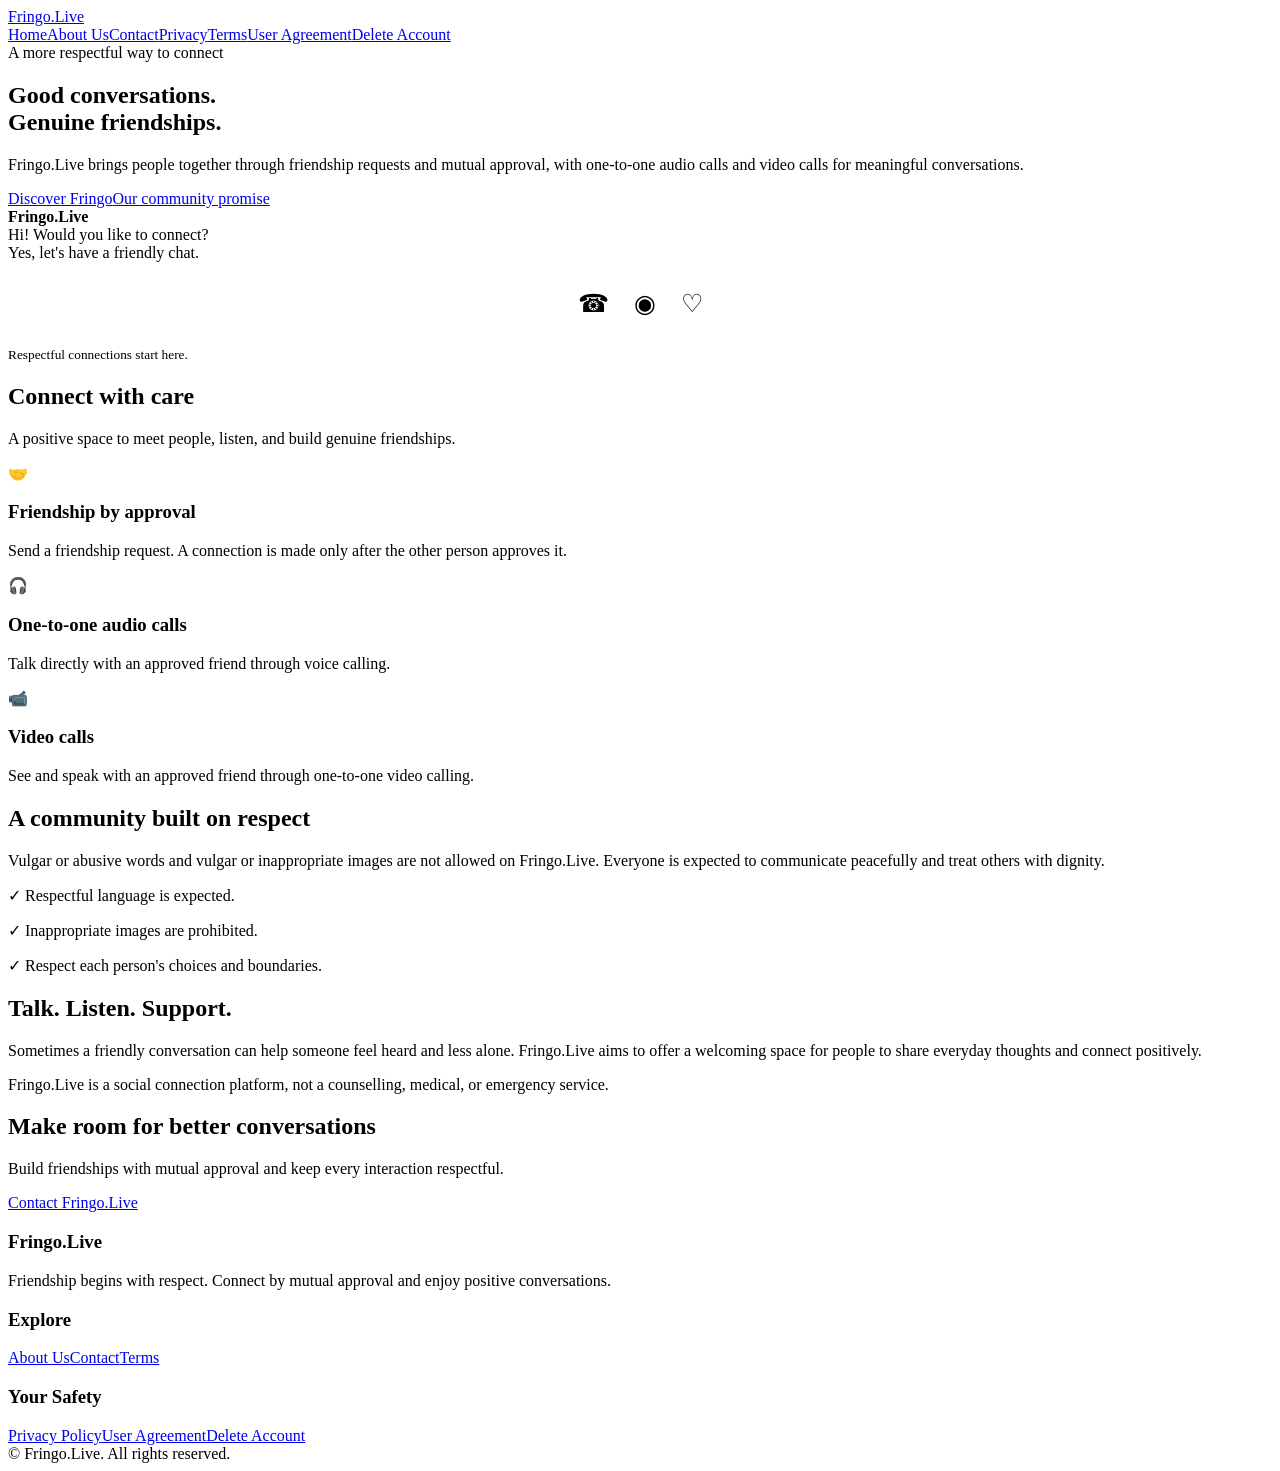
==== index.html @ fbed71eb "Add files via upload" ====
<!doctype html><html lang="en"><head><meta charset="utf-8"><meta name="viewport" content="width=device-width,initial-scale=1"><title>Friendship & Respectful Connections | Fringo.Live</title><meta name="description" content="Fringo.Live helps people build respectful friendships through mutual approval, one-to-one audio calls and video calls."><link rel="stylesheet" href="css/style.css"></head><body><header><div class="wrap nav"><a class="logo" href="index.html">Fringo.Live</a><nav><a href="index.html">Home</a><a href="about-us.html">About Us</a><a href="contact-us.html">Contact</a><a href="privacy-policy.html">Privacy</a><a href="terms-and-conditions.html">Terms</a><a href="user-agreement.html">User Agreement</a><a href="delete-account.html">Delete Account</a></nav></div></header><main><section class="hero"><div class="wrap hero-grid"><div><div class="eyebrow">A more respectful way to connect</div><h1>Good conversations.<br><span>Genuine friendships.</span></h1><p class="lead">Fringo.Live brings people together through friendship requests and mutual approval, with one-to-one audio calls and video calls for meaningful conversations.</p><a class="btn" href="about-us.html">Discover Fringo</a><a class="btn alt" href="user-agreement.html">Our community promise</a></div><div class="mock"><div class="phone"><b>Fringo.Live</b><div class="bubble">Hi! Would you like to connect?</div><div class="bubble r">Yes, let's have a friendly chat.</div><p style="text-align:center;font-size:25px">☎　◉　♡</p><small>Respectful connections start here.</small></div></div></div></section><section><div class="wrap"><div class="head"><h2>Connect with care</h2><p class="muted">A positive space to meet people, listen, and build genuine friendships.</p></div><div class="cards"><div class="card"><div class="ico">🤝</div><h3>Friendship by approval</h3><p>Send a friendship request. A connection is made only after the other person approves it.</p></div><div class="card"><div class="ico">🎧</div><h3>One-to-one audio calls</h3><p>Talk directly with an approved friend through voice calling.</p></div><div class="card"><div class="ico">📹</div><h3>Video calls</h3><p>See and speak with an approved friend through one-to-one video calling.</p></div></div></div></section><section class="soft"><div class="wrap two"><div><h2>A community built on respect</h2><p>Vulgar or abusive words and vulgar or inappropriate images are not allowed on Fringo.Live. Everyone is expected to communicate peacefully and treat others with dignity.</p><p>✓ Respectful language is expected.</p><p>✓ Inappropriate images are prohibited.</p><p>✓ Respect each person's choices and boundaries.</p></div><div class="panel"><h2>Talk. Listen. Support.</h2><p>Sometimes a friendly conversation can help someone feel heard and less alone. Fringo.Live aims to offer a welcoming space for people to share everyday thoughts and connect positively.</p><p class="muted">Fringo.Live is a social connection platform, not a counselling, medical, or emergency service.</p></div></div></section><section><div class="wrap head"><h2>Make room for better conversations</h2><p>Build friendships with mutual approval and keep every interaction respectful.</p><a class="btn" href="contact-us.html">Contact Fringo.Live</a></div></section></main><footer><div class="wrap"><div class="foot"><div><h3>Fringo.Live</h3><p>Friendship begins with respect. Connect by mutual approval and enjoy positive conversations.</p></div><div><h3>Explore</h3><a href="about-us.html">About Us</a><a href="contact-us.html">Contact</a><a href="terms-and-conditions.html">Terms</a></div><div><h3>Your Safety</h3><a href="privacy-policy.html">Privacy Policy</a><a href="user-agreement.html">User Agreement</a><a href="delete-account.html">Delete Account</a></div></div><div class="copy">© <span data-year></span> Fringo.Live. All rights reserved.</div></div></footer><script src="js/script.js"></script></body></html>
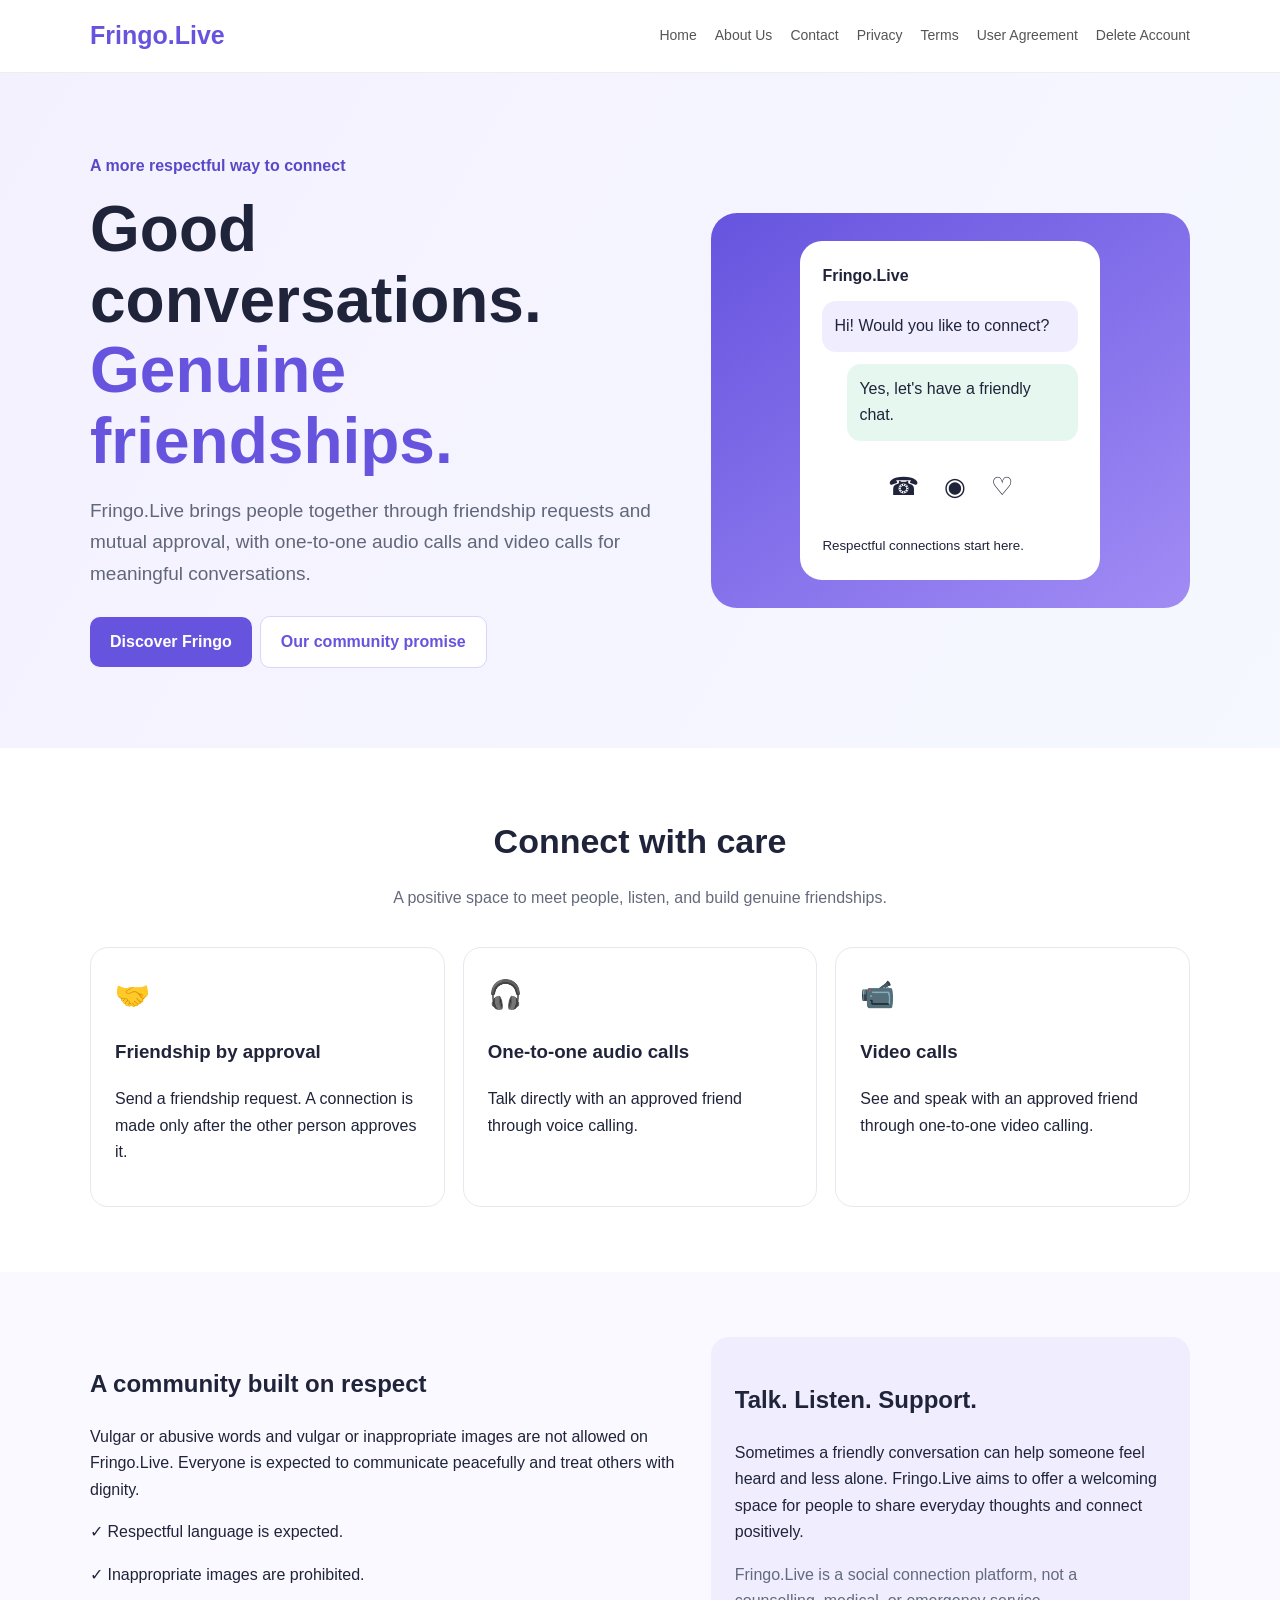
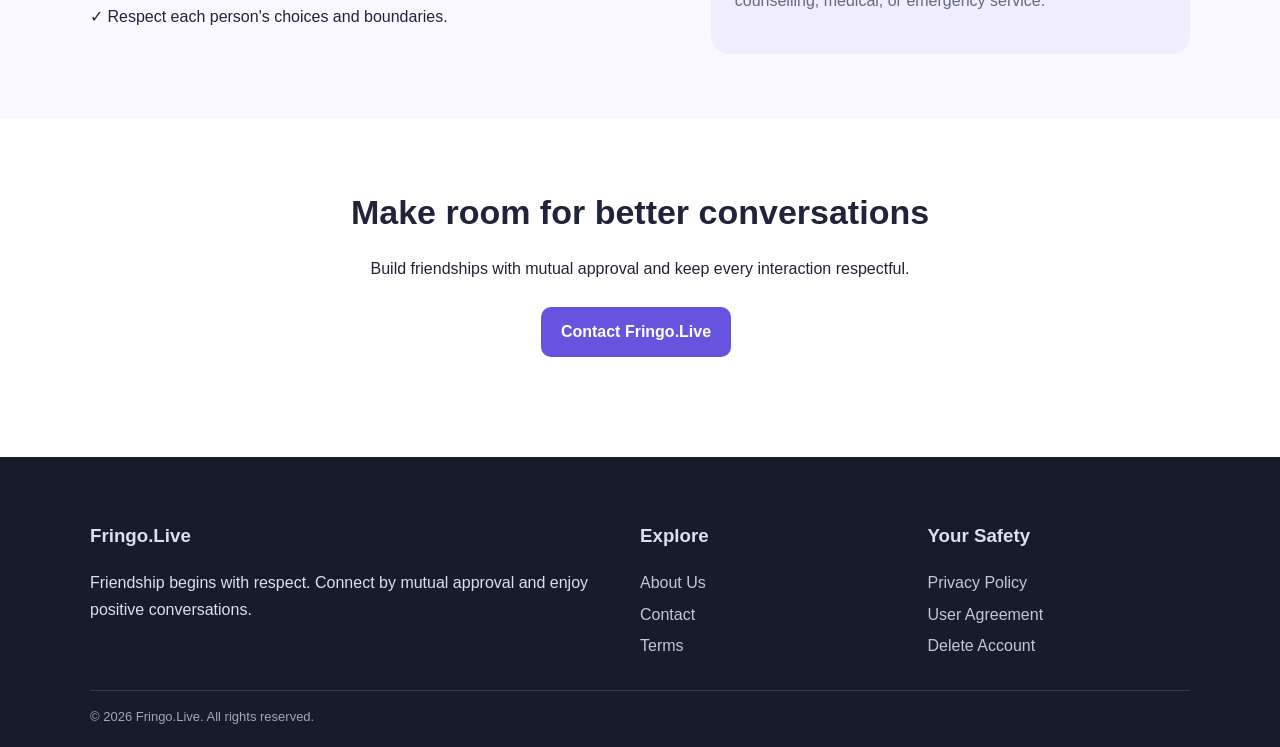
==== commit 167c6599: "Fix HTML structure and stylesheet link Updated HTML structure and fixed stylesheet link." ====
--- a/index.html
+++ b/index.html
@@ -1 +1 @@
-<!doctype html><html lang="en"><head><meta charset="utf-8"><meta name="viewport" content="width=device-width,initial-scale=1"><title>Friendship & Respectful Connections | Fringo.Live</title><meta name="description" content="Fringo.Live helps people build respectful friendships through mutual approval, one-to-one audio calls and video calls."><link rel="stylesheet" href="css/style.css"></head><body><header><div class="wrap nav"><a class="logo" href="index.html">Fringo.Live</a><nav><a href="index.html">Home</a><a href="about-us.html">About Us</a><a href="contact-us.html">Contact</a><a href="privacy-policy.html">Privacy</a><a href="terms-and-conditions.html">Terms</a><a href="user-agreement.html">User Agreement</a><a href="delete-account.html">Delete Account</a></nav></div></header><main><section class="hero"><div class="wrap hero-grid"><div><div class="eyebrow">A more respectful way to connect</div><h1>Good conversations.<br><span>Genuine friendships.</span></h1><p class="lead">Fringo.Live brings people together through friendship requests and mutual approval, with one-to-one audio calls and video calls for meaningful conversations.</p><a class="btn" href="about-us.html">Discover Fringo</a><a class="btn alt" href="user-agreement.html">Our community promise</a></div><div class="mock"><div class="phone"><b>Fringo.Live</b><div class="bubble">Hi! Would you like to connect?</div><div class="bubble r">Yes, let's have a friendly chat.</div><p style="text-align:center;font-size:25px">☎　◉　♡</p><small>Respectful connections start here.</small></div></div></div></section><section><div class="wrap"><div class="head"><h2>Connect with care</h2><p class="muted">A positive space to meet people, listen, and build genuine friendships.</p></div><div class="cards"><div class="card"><div class="ico">🤝</div><h3>Friendship by approval</h3><p>Send a friendship request. A connection is made only after the other person approves it.</p></div><div class="card"><div class="ico">🎧</div><h3>One-to-one audio calls</h3><p>Talk directly with an approved friend through voice calling.</p></div><div class="card"><div class="ico">📹</div><h3>Video calls</h3><p>See and speak with an approved friend through one-to-one video calling.</p></div></div></div></section><section class="soft"><div class="wrap two"><div><h2>A community built on respect</h2><p>Vulgar or abusive words and vulgar or inappropriate images are not allowed on Fringo.Live. Everyone is expected to communicate peacefully and treat others with dignity.</p><p>✓ Respectful language is expected.</p><p>✓ Inappropriate images are prohibited.</p><p>✓ Respect each person's choices and boundaries.</p></div><div class="panel"><h2>Talk. Listen. Support.</h2><p>Sometimes a friendly conversation can help someone feel heard and less alone. Fringo.Live aims to offer a welcoming space for people to share everyday thoughts and connect positively.</p><p class="muted">Fringo.Live is a social connection platform, not a counselling, medical, or emergency service.</p></div></div></section><section><div class="wrap head"><h2>Make room for better conversations</h2><p>Build friendships with mutual approval and keep every interaction respectful.</p><a class="btn" href="contact-us.html">Contact Fringo.Live</a></div></section></main><footer><div class="wrap"><div class="foot"><div><h3>Fringo.Live</h3><p>Friendship begins with respect. Connect by mutual approval and enjoy positive conversations.</p></div><div><h3>Explore</h3><a href="about-us.html">About Us</a><a href="contact-us.html">Contact</a><a href="terms-and-conditions.html">Terms</a></div><div><h3>Your Safety</h3><a href="privacy-policy.html">Privacy Policy</a><a href="user-agreement.html">User Agreement</a><a href="delete-account.html">Delete Account</a></div></div><div class="copy">© <span data-year></span> Fringo.Live. All rights reserved.</div></div></footer><script src="js/script.js"></script></body></html>+<!doctype html><html lang="en"><head><meta charset="utf-8"><meta name="viewport" content="width=device-width,initial-scale=1"><title>Friendship & Respectful Connections | Fringo.Live</title><meta name="description" content="Fringo.Live helps people build respectful friendships through mutual approval, one-to-one audio calls and video calls."><link rel="stylesheet" href="style.css"></head><body><header><div class="wrap nav"><a class="logo" href="index.html">Fringo.Live</a><nav><a href="index.html">Home</a><a href="about-us.html">About Us</a><a href="contact-us.html">Contact</a><a href="privacy-policy.html">Privacy</a><a href="terms-and-conditions.html">Terms</a><a href="user-agreement.html">User Agreement</a><a href="delete-account.html">Delete Account</a></nav></div></header><main><section class="hero"><div class="wrap hero-grid"><div><div class="eyebrow">A more respectful way to connect</div><h1>Good conversations.<br><span>Genuine friendships.</span></h1><p class="lead">Fringo.Live brings people together through friendship requests and mutual approval, with one-to-one audio calls and video calls for meaningful conversations.</p><a class="btn" href="about-us.html">Discover Fringo</a><a class="btn alt" href="user-agreement.html">Our community promise</a></div><div class="mock"><div class="phone"><b>Fringo.Live</b><div class="bubble">Hi! Would you like to connect?</div><div class="bubble r">Yes, let's have a friendly chat.</div><p style="text-align:center;font-size:25px">☎　◉　♡</p><small>Respectful connections start here.</small></div></div></div></section><section><div class="wrap"><div class="head"><h2>Connect with care</h2><p class="muted">A positive space to meet people, listen, and build genuine friendships.</p></div><div class="cards"><div class="card"><div class="ico">🤝</div><h3>Friendship by approval</h3><p>Send a friendship request. A connection is made only after the other person approves it.</p></div><div class="card"><div class="ico">🎧</div><h3>One-to-one audio calls</h3><p>Talk directly with an approved friend through voice calling.</p></div><div class="card"><div class="ico">📹</div><h3>Video calls</h3><p>See and speak with an approved friend through one-to-one video calling.</p></div></div></div></section><section class="soft"><div class="wrap two"><div><h2>A community built on respect</h2><p>Vulgar or abusive words and vulgar or inappropriate images are not allowed on Fringo.Live. Everyone is expected to communicate peacefully and treat others with dignity.</p><p>✓ Respectful language is expected.</p><p>✓ Inappropriate images are prohibited.</p><p>✓ Respect each person's choices and boundaries.</p></div><div class="panel"><h2>Talk. Listen. Support.</h2><p>Sometimes a friendly conversation can help someone feel heard and less alone. Fringo.Live aims to offer a welcoming space for people to share everyday thoughts and connect positively.</p><p class="muted">Fringo.Live is a social connection platform, not a counselling, medical, or emergency service.</p></div></div></section><section><div class="wrap head"><h2>Make room for better conversations</h2><p>Build friendships with mutual approval and keep every interaction respectful.</p><a class="btn" href="contact-us.html">Contact Fringo.Live</a></div></section></main><footer><div class="wrap"><div class="foot"><div><h3>Fringo.Live</h3><p>Friendship begins with respect. Connect by mutual approval and enjoy positive conversations.</p></div><div><h3>Explore</h3><a href="about-us.html">About Us</a><a href="contact-us.html">Contact</a><a href="terms-and-conditions.html">Terms</a></div><div><h3>Your Safety</h3><a href="privacy-policy.html">Privacy Policy</a><a href="user-agreement.html">User Agreement</a><a href="delete-account.html">Delete Account</a></div></div><div class="copy">© <span data-year></span> Fringo.Live. All rights reserved.</div></div></footer><script src="script.js"></script></body></html>
--- a/style.css
+++ b/style.css
@@ -0,0 +1 @@
+*{box-sizing:border-box}body{margin:0;font-family:Arial,sans-serif;color:#20243a;line-height:1.65}a{text-decoration:none;color:inherit}.wrap{width:min(1100px,92%);margin:auto}header{position:sticky;top:0;background:#fff;border-bottom:1px solid #eee;z-index:5}.nav{display:flex;align-items:center;justify-content:space-between;gap:20px;min-height:72px;flex-wrap:wrap}.logo{font-size:25px;font-weight:800;color:#6654df}nav{display:flex;gap:18px;flex-wrap:wrap}nav a{font-size:14px;color:#555}.hero{background:linear-gradient(120deg,#f4f1ff,#f5f8ff);padding:80px 0}.hero-grid,.two{display:grid;grid-template-columns:1.1fr .9fr;gap:35px;align-items:center}.eyebrow{color:#5949c8;font-weight:bold}.hero h1{font-size:clamp(38px,5vw,64px);line-height:1.1;margin:15px 0}.hero h1 span{color:#6654df}.lead{font-size:19px;color:#60677a}.btn{display:inline-block;background:#6654df;color:#fff;padding:12px 20px;border-radius:10px;margin:8px 8px 0 0;font-weight:bold}.btn.alt{background:white;color:#6654df;border:1px solid #d9d3ff}.mock{background:linear-gradient(145deg,#6654df,#a18cf5);padding:28px;border-radius:26px}.phone{background:white;padding:22px;border-radius:22px;max-width:300px;margin:auto}.bubble{padding:12px;background:#f0edff;border-radius:14px;margin:12px 0}.bubble.r{background:#e5f7ee;margin-left:25px}section{padding:65px 0}.soft{background:#faf9ff}.head{text-align:center;max-width:700px;margin:0 auto 35px}.head h2{font-size:34px;margin:0}.cards{display:grid;grid-template-columns:repeat(3,1fr);gap:18px}.card,.panel{border:1px solid #e7e7ef;border-radius:18px;padding:24px;background:white}.ico{font-size:28px}.two .panel{background:#f0edff;border:0}.pagehero{background:#f4f1ff;padding:48px 0}.pagehero h1{font-size:42px;margin:0}.content{max-width:850px;padding:40px 0 75px}.content h2{margin-top:30px}.content p,.content li,.muted{color:#626a7c}.notice{padding:16px;background:#fff6df;border:1px solid #f1dda5;border-radius:10px}.contact{display:grid;grid-template-columns:1fr 1fr;gap:18px}footer{background:#171b2b;color:#dce0ed;padding:45px 0 20px}.foot{display:grid;grid-template-columns:2fr 1fr 1fr;gap:25px}.foot a{display:block;color:#c2c8d8;margin:5px 0}.copy{border-top:1px solid #353b4d;margin-top:25px;padding-top:15px;color:#9ea8bc;font-size:13px}@media(max-width:750px){.hero-grid,.two,.cards,.contact,.foot{grid-template-columns:1fr}.nav{padding:12px 0}nav{gap:10px}.hero{padding:55px 0}}
